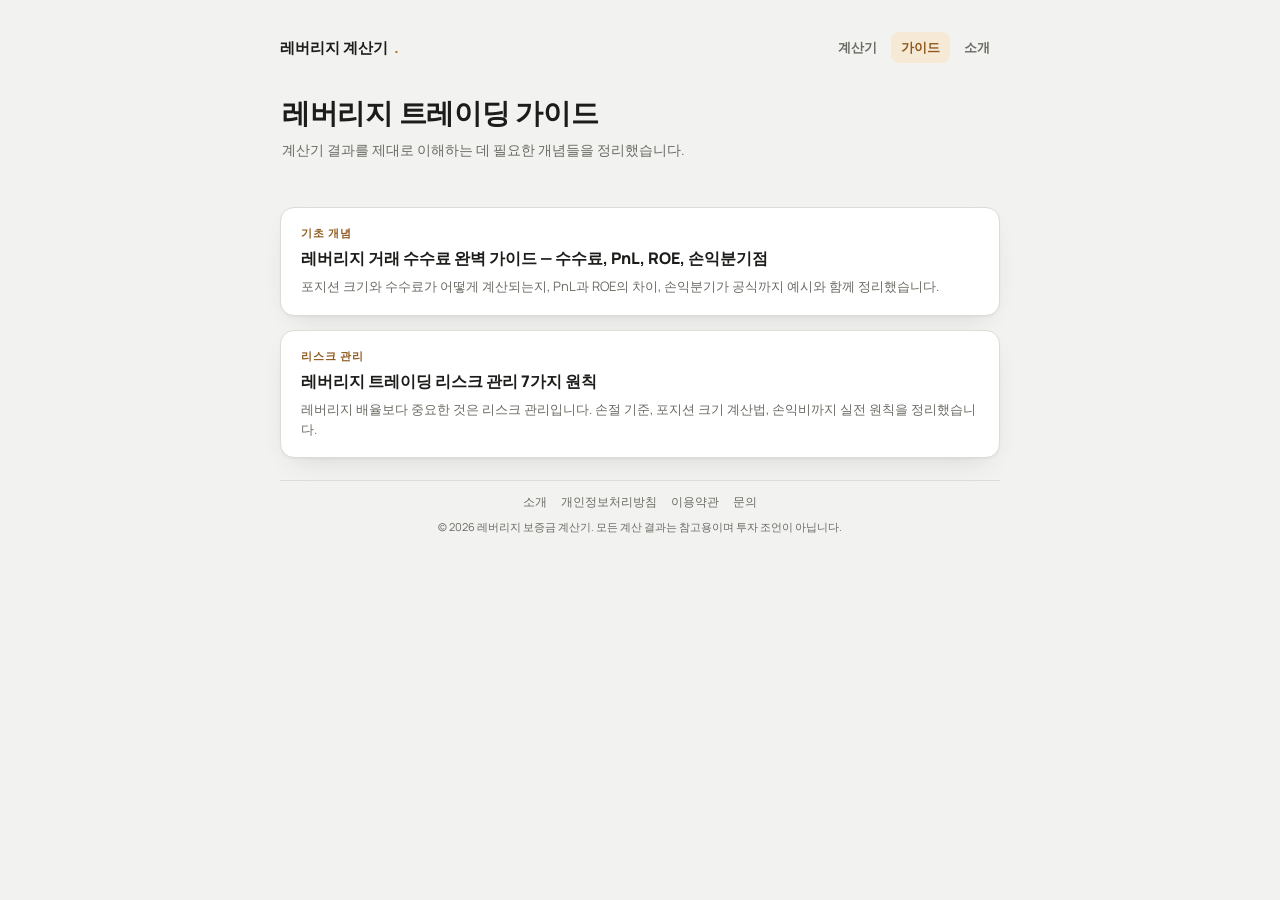
==== guides/index.html @ c74bbaa1 "Add guides, legal pages, nav/footer and SEO files for AdSense readiness" ====
<!doctype html>
<html lang="ko">
<head>
<meta charset="utf-8">
<meta name="viewport" content="width=device-width, initial-scale=1">
<title>가이드 | 레버리지 보증금 계산기</title>
<meta name="description" content="레버리지 거래 수수료, PnL, ROE, 손익분기점, 리스크 관리 개념을 정리한 가이드 모음입니다.">
<meta name="robots" content="index, follow">
<link rel="stylesheet" href="https://fonts.googleapis.com/css2?family=Manrope:wght@500;600;700;800&family=IBM+Plex+Mono:wght@400;500;600&display=swap">
<link rel="stylesheet" href="../styles.css">
</head>
<body>
<div class="shell">
  <nav class="site-nav">
    <a class="brand" href="/">레버리지 계산기<span class="dot">.</span></a>
    <div class="links">
      <a href="/">계산기</a>
      <a href="/guides/" aria-current="page">가이드</a>
      <a href="/about.html">소개</a>
    </div>
  </nav>

  <div class="prose" style="padding: 4px 2px;">
    <h1>레버리지 트레이딩 가이드</h1>
    <p class="lede">계산기 결과를 제대로 이해하는 데 필요한 개념들을 정리했습니다.</p>
  </div>

  <div class="article-grid">
    <a class="article-card" href="/guides/leverage-fee-basics.html">
      <span class="eyebrow">기초 개념</span>
      <h3>레버리지 거래 수수료 완벽 가이드 — 수수료, PnL, ROE, 손익분기점</h3>
      <p>포지션 크기와 수수료가 어떻게 계산되는지, PnL과 ROE의 차이, 손익분기가 공식까지 예시와 함께 정리했습니다.</p>
    </a>
    <a class="article-card" href="/guides/risk-management.html">
      <span class="eyebrow">리스크 관리</span>
      <h3>레버리지 트레이딩 리스크 관리 7가지 원칙</h3>
      <p>레버리지 배율보다 중요한 것은 리스크 관리입니다. 손절 기준, 포지션 크기 계산법, 손익비까지 실전 원칙을 정리했습니다.</p>
    </a>
  </div>

  <footer class="site-footer">
    <div class="footer-links">
      <a href="/about.html">소개</a>
      <a href="/privacy.html">개인정보처리방침</a>
      <a href="/terms.html">이용약관</a>
      <a href="https://github.com/YG-RICH/leverage-fee-calculator/issues" target="_blank" rel="noopener">문의</a>
    </div>
    <div class="copyright">© 2026 레버리지 보증금 계산기. 모든 계산 결과는 참고용이며 투자 조언이 아닙니다.</div>
  </footer>
</div>
</body>
</html>
---- styles.css ----
:root {
  --paper: #f2f2f0;
  --surface: #ffffff;
  --surface-2: #f6f6f4;
  --border: #dedcd6;
  --ink: #1c1c1a;
  --ink-muted: #6b6a63;
  --accent: #b8742a;
  --accent-ink: #8f5a1f;
  --accent-soft: #f6ead7;
  --good: #2f8f5b;
  --good-soft: #e4f4ea;
  --bad: #c0483f;
  --bad-soft: #fbe8e6;
  --shadow: 0 1px 2px rgba(28, 28, 26, 0.04), 0 10px 28px -14px rgba(28, 28, 26, 0.18);
}

@media (prefers-color-scheme: dark) {
  :root:not([data-theme="light"]) {
    --paper: #171613;
    --surface: #201f1b;
    --surface-2: #262420;
    --border: #38352e;
    --ink: #f1efe9;
    --ink-muted: #a6a294;
    --accent: #d9954a;
    --accent-ink: #eab06c;
    --accent-soft: #372a17;
    --good: #4fbf85;
    --good-soft: #1a3325;
    --bad: #e0776e;
    --bad-soft: #3a201d;
    --shadow: 0 1px 2px rgba(0, 0, 0, 0.35), 0 10px 28px -14px rgba(0, 0, 0, 0.6);
  }
}

:root[data-theme="dark"] {
  --paper: #171613;
  --surface: #201f1b;
  --surface-2: #262420;
  --border: #38352e;
  --ink: #f1efe9;
  --ink-muted: #a6a29d;
  --accent: #d9954a;
  --accent-ink: #eab06c;
  --accent-soft: #372a17;
  --good: #4fbf85;
  --good-soft: #1a3325;
  --bad: #e0776e;
  --bad-soft: #3a201d;
  --shadow: 0 1px 2px rgba(0, 0, 0, 0.35), 0 10px 28px -14px rgba(0, 0, 0, 0.6);
}

* { box-sizing: border-box; }

html { background: #f2f2f0; }

body {
  background: var(--paper);
  color: var(--ink);
  font-family: "Manrope", "Malgun Gothic", system-ui, sans-serif;
  padding-inline: 20px;
  padding-block: 0;
  display: flex;
  flex-direction: column;
  align-items: center;
  margin: 0;
}

.shell {
  width: 100%;
  max-width: 720px;
  display: flex;
  flex-direction: column;
  gap: 22px;
  padding-block: 28px 44px;
}

.shell.narrow { max-width: 560px; }

/* Site nav */
.site-nav {
  display: flex;
  align-items: center;
  justify-content: space-between;
  gap: 12px;
  flex-wrap: wrap;
  padding-block: 4px;
}

.site-nav .brand {
  display: flex;
  align-items: baseline;
  gap: 6px;
  font-weight: 800;
  font-size: 15px;
  color: var(--ink);
  text-decoration: none;
}

.site-nav .brand .dot { color: var(--accent); }

.site-nav .links {
  display: flex;
  gap: 4px;
  flex-wrap: wrap;
}

.site-nav .links a {
  font-size: 13px;
  font-weight: 600;
  color: var(--ink-muted);
  text-decoration: none;
  padding: 6px 10px;
  border-radius: 8px;
}

.site-nav .links a:hover,
.site-nav .links a[aria-current="page"] {
  background: var(--accent-soft);
  color: var(--accent-ink);
}

/* Card / prose shared */
.card {
  background: var(--surface);
  border: 1px solid var(--border);
  border-radius: 16px;
  box-shadow: var(--shadow);
  padding: 24px;
}

.prose h1 {
  font-size: clamp(22px, 5vw, 28px);
  font-weight: 800;
  letter-spacing: -0.01em;
  text-wrap: balance;
  margin: 0 0 6px;
}

.prose .lede {
  color: var(--ink-muted);
  font-size: 14px;
  line-height: 1.6;
  margin: 0 0 20px;
}

.prose h2 {
  font-size: 18px;
  font-weight: 800;
  margin: 28px 0 10px;
  letter-spacing: -0.005em;
}

.prose h3 {
  font-size: 15px;
  font-weight: 700;
  margin: 20px 0 8px;
  color: var(--accent-ink);
}

.prose p {
  font-size: 14.5px;
  line-height: 1.75;
  margin: 0 0 14px;
  color: var(--ink);
}

.prose ul, .prose ol {
  margin: 0 0 14px;
  padding-left: 20px;
  font-size: 14.5px;
  line-height: 1.75;
}

.prose li { margin-bottom: 6px; }

.prose strong { color: var(--ink); }

.prose code {
  font-family: "IBM Plex Mono", monospace;
  background: var(--surface-2);
  border: 1px solid var(--border);
  border-radius: 5px;
  padding: 1px 6px;
  font-size: 13px;
}

.prose blockquote {
  margin: 16px 0;
  padding: 12px 16px;
  background: var(--surface-2);
  border-left: 3px solid var(--accent);
  border-radius: 8px;
  font-size: 13.5px;
  color: var(--ink-muted);
}

.callout {
  display: flex;
  gap: 12px;
  align-items: flex-start;
  background: var(--accent-soft);
  border: 1px solid var(--accent);
  border-radius: 12px;
  padding: 14px 16px;
  margin: 20px 0;
}

.callout a {
  color: var(--accent-ink);
  font-weight: 700;
}

.article-grid {
  display: grid;
  gap: 14px;
}

.article-card {
  display: flex;
  flex-direction: column;
  gap: 6px;
  background: var(--surface);
  border: 1px solid var(--border);
  border-radius: 14px;
  box-shadow: var(--shadow);
  padding: 18px 20px;
  text-decoration: none;
  color: var(--ink);
}

.article-card .eyebrow {
  text-transform: uppercase;
  letter-spacing: 0.1em;
  font-size: 10.5px;
  font-weight: 700;
  color: var(--accent-ink);
}

.article-card h3 {
  margin: 0;
  font-size: 16px;
  font-weight: 800;
  color: var(--ink);
}

.article-card p {
  margin: 0;
  font-size: 13px;
  color: var(--ink-muted);
  line-height: 1.55;
}

/* Footer */
.site-footer {
  display: flex;
  flex-direction: column;
  align-items: center;
  gap: 8px;
  padding-top: 12px;
  border-top: 1px solid var(--border);
  text-align: center;
}

.site-footer .footer-links {
  display: flex;
  gap: 14px;
  flex-wrap: wrap;
  justify-content: center;
}

.site-footer .footer-links a {
  font-size: 12px;
  color: var(--ink-muted);
  text-decoration: none;
}

.site-footer .footer-links a:hover { color: var(--accent-ink); }

.site-footer .copyright {
  font-size: 11px;
  color: var(--ink-muted);
}

.ad-slot {
  border: 1px dashed var(--border);
  border-radius: 12px;
  background: var(--surface-2);
  color: var(--ink-muted);
  font-size: 11.5px;
  text-align: center;
  padding: 10px;
}
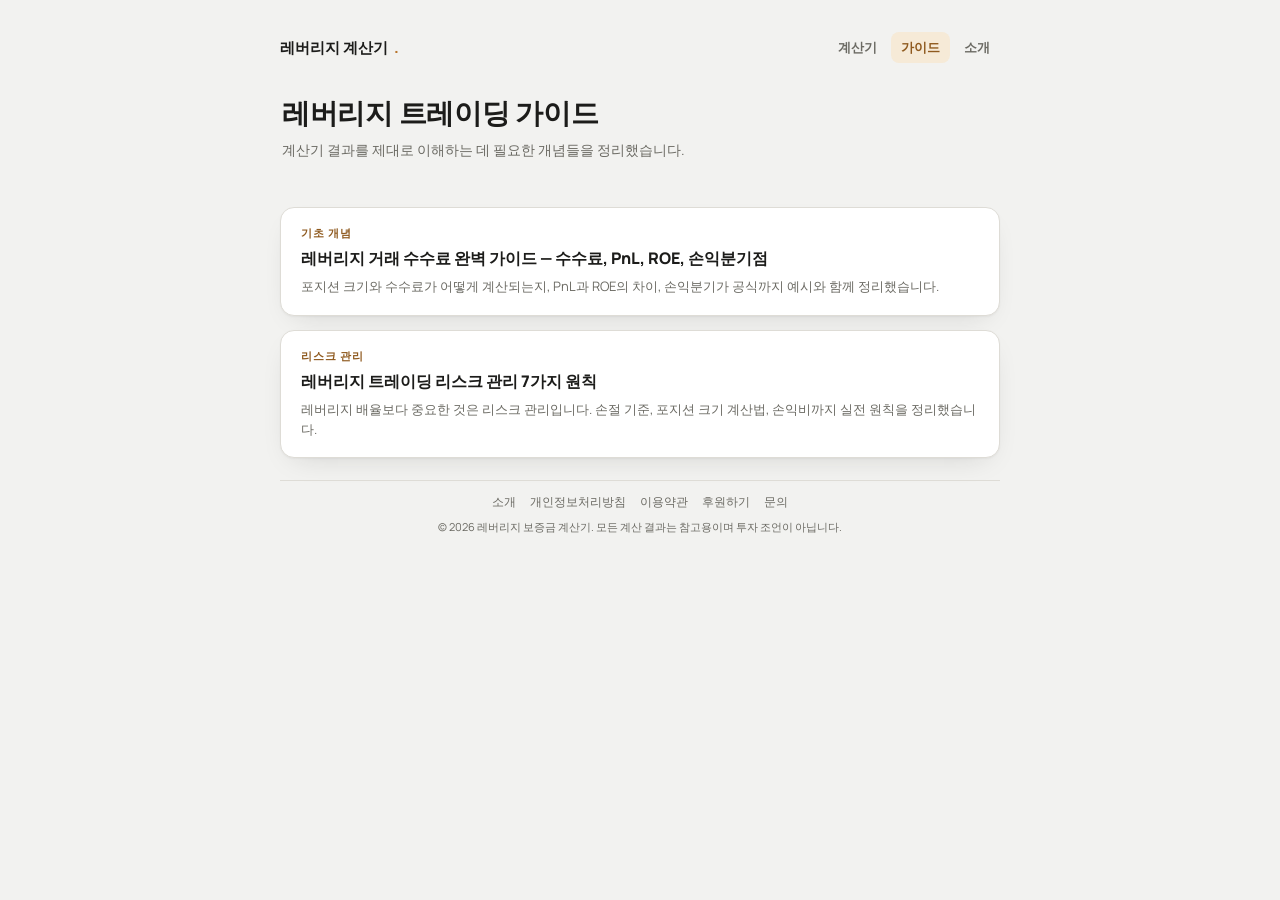
==== commit f5625ff0: "Add donation support page with KakaoPay QR (name masked)" ====
--- a/guides/index.html
+++ b/guides/index.html
@@ -43,6 +43,7 @@
       <a href="/about.html">소개</a>
       <a href="/privacy.html">개인정보처리방침</a>
       <a href="/terms.html">이용약관</a>
+      <a href="/support.html">후원하기</a>
       <a href="https://github.com/YG-RICH/leverage-fee-calculator/issues" target="_blank" rel="noopener">문의</a>
     </div>
     <div class="copyright">© 2026 레버리지 보증금 계산기. 모든 계산 결과는 참고용이며 투자 조언이 아닙니다.</div>
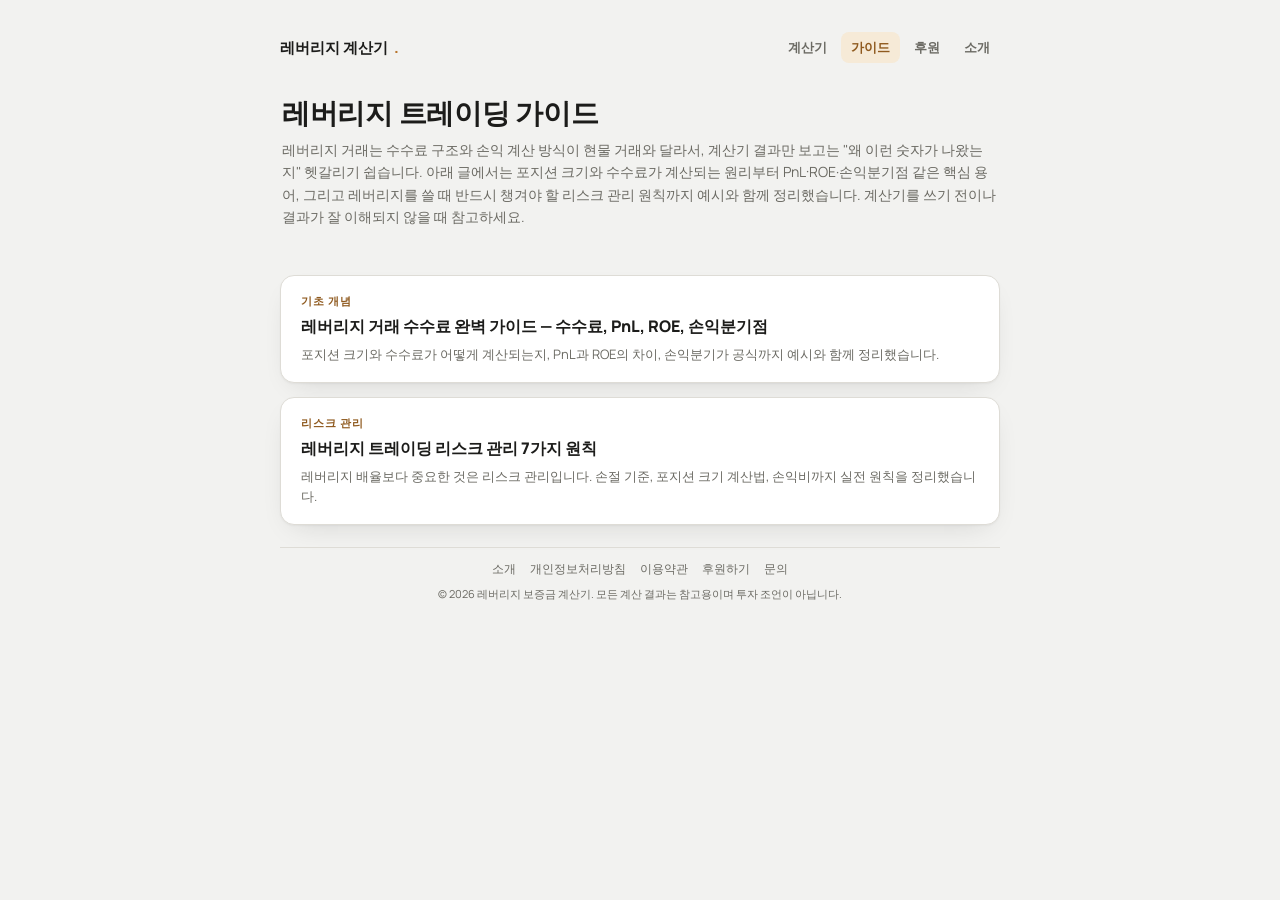
==== commit d9ca815f: "Connect Buy Me a Coffee, add 후원 to nav, expand about/guides intro copy" ====
--- a/guides/index.html
+++ b/guides/index.html
@@ -16,13 +16,14 @@
     <div class="links">
       <a href="/">계산기</a>
       <a href="/guides/" aria-current="page">가이드</a>
+      <a href="/support.html">후원</a>
       <a href="/about.html">소개</a>
     </div>
   </nav>
 
   <div class="prose" style="padding: 4px 2px;">
     <h1>레버리지 트레이딩 가이드</h1>
-    <p class="lede">계산기 결과를 제대로 이해하는 데 필요한 개념들을 정리했습니다.</p>
+    <p class="lede">레버리지 거래는 수수료 구조와 손익 계산 방식이 현물 거래와 달라서, 계산기 결과만 보고는 "왜 이런 숫자가 나왔는지" 헷갈리기 쉽습니다. 아래 글에서는 포지션 크기와 수수료가 계산되는 원리부터 PnL·ROE·손익분기점 같은 핵심 용어, 그리고 레버리지를 쓸 때 반드시 챙겨야 할 리스크 관리 원칙까지 예시와 함께 정리했습니다. 계산기를 쓰기 전이나 결과가 잘 이해되지 않을 때 참고하세요.</p>
   </div>
 
   <div class="article-grid">
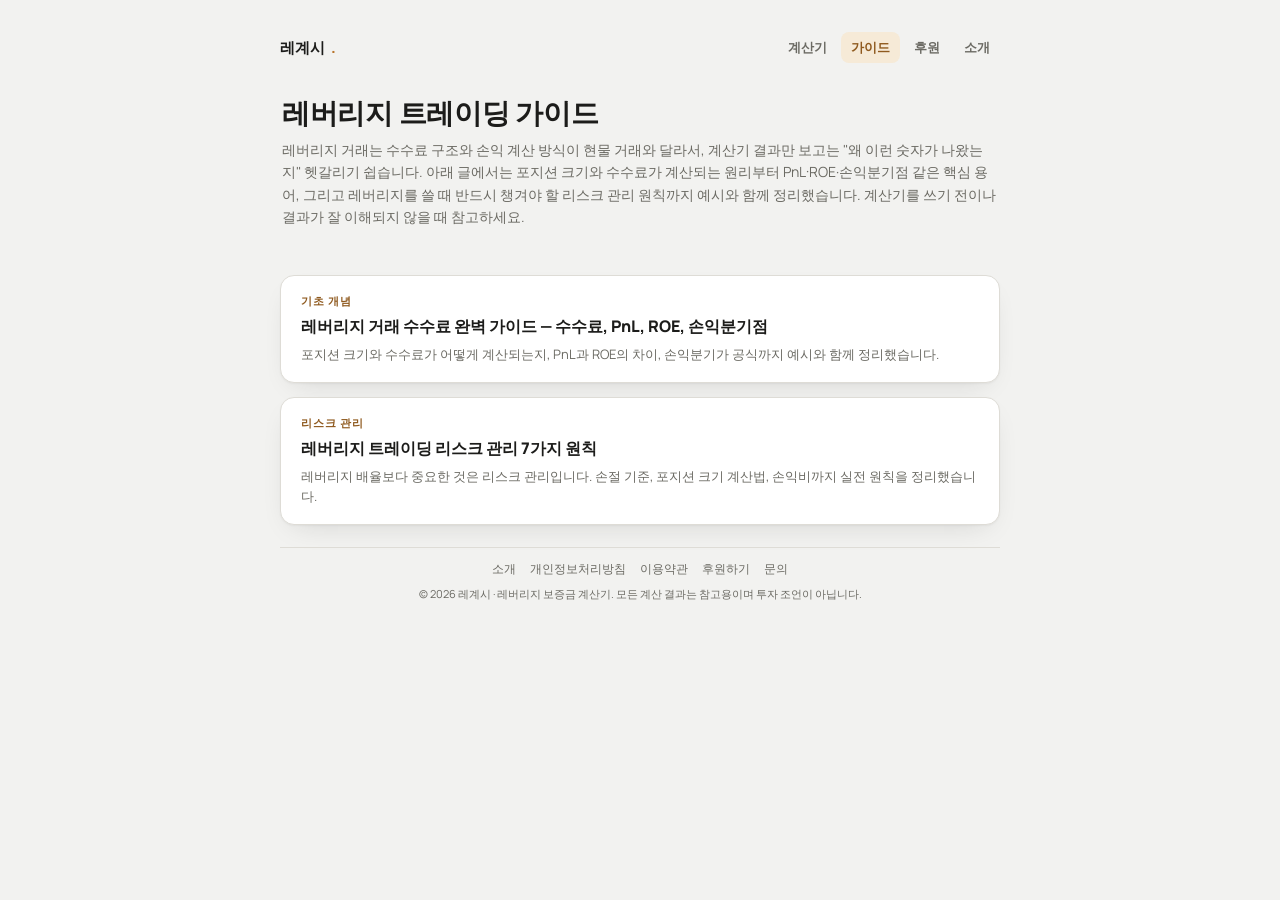
==== commit f2bdf42c: "Brand site as 레계시 with favicon/OG image and structured data Adds a generated brand mark (favicon set" ====
--- a/guides/index.html
+++ b/guides/index.html
@@ -3,21 +3,27 @@
 <head>
 <meta charset="utf-8">
 <meta name="viewport" content="width=device-width, initial-scale=1">
-<title>가이드 | 레버리지 보증금 계산기</title>
-<meta name="description" content="레버리지 거래 수수료, PnL, ROE, 손익분기점, 리스크 관리 개념을 정리한 가이드 모음입니다.">
+<title>가이드 | 레계시 - 레버리지 보증금 계산기</title>
+<meta name="description" content="레계시가 정리한 레버리지 거래 수수료, PnL, ROE, 손익분기점, 리스크 관리 개념 가이드 모음입니다.">
 <meta name="robots" content="index, follow">
-<link rel="stylesheet" href="https://fonts.googleapis.com/css2?family=Manrope:wght@500;600;700;800&family=IBM+Plex+Mono:wght@400;500;600&display=swap">
+<link rel="canonical" href="https://yg-rich.github.io/leverage-fee-calculator/guides/">
+<link rel="icon" href="/leverage-fee-calculator/assets/favicon.ico" sizes="any">
+<link rel="icon" href="/leverage-fee-calculator/assets/favicon-32.png" sizes="32x32" type="image/png">
+<link rel="apple-touch-icon" href="/leverage-fee-calculator/assets/apple-touch-icon.png">
+<link rel="manifest" href="/leverage-fee-calculator/site.webmanifest">
+<meta name="theme-color" content="#b8742a">
+<link rel="stylesheet" href="https://fonts.googleapis.com/css2?family=Manrope:wght@500;600;700;800&family=JetBrains+Mono:wght@400;500;600;700&display=swap">
 <link rel="stylesheet" href="../styles.css">
 </head>
 <body>
 <div class="shell">
   <nav class="site-nav">
-    <a class="brand" href="/">레버리지 계산기<span class="dot">.</span></a>
+    <a class="brand" href="/leverage-fee-calculator/">레계시<span class="dot">.</span></a>
     <div class="links">
-      <a href="/">계산기</a>
-      <a href="/guides/" aria-current="page">가이드</a>
-      <a href="/support.html">후원</a>
-      <a href="/about.html">소개</a>
+      <a href="/leverage-fee-calculator/">계산기</a>
+      <a href="/leverage-fee-calculator/guides/" aria-current="page">가이드</a>
+      <a href="/leverage-fee-calculator/support.html">후원</a>
+      <a href="/leverage-fee-calculator/about.html">소개</a>
     </div>
   </nav>
 
@@ -27,12 +33,12 @@
   </div>
 
   <div class="article-grid">
-    <a class="article-card" href="/guides/leverage-fee-basics.html">
+    <a class="article-card" href="/leverage-fee-calculator/guides/leverage-fee-basics.html">
       <span class="eyebrow">기초 개념</span>
       <h3>레버리지 거래 수수료 완벽 가이드 — 수수료, PnL, ROE, 손익분기점</h3>
       <p>포지션 크기와 수수료가 어떻게 계산되는지, PnL과 ROE의 차이, 손익분기가 공식까지 예시와 함께 정리했습니다.</p>
     </a>
-    <a class="article-card" href="/guides/risk-management.html">
+    <a class="article-card" href="/leverage-fee-calculator/guides/risk-management.html">
       <span class="eyebrow">리스크 관리</span>
       <h3>레버리지 트레이딩 리스크 관리 7가지 원칙</h3>
       <p>레버리지 배율보다 중요한 것은 리스크 관리입니다. 손절 기준, 포지션 크기 계산법, 손익비까지 실전 원칙을 정리했습니다.</p>
@@ -41,13 +47,13 @@
 
   <footer class="site-footer">
     <div class="footer-links">
-      <a href="/about.html">소개</a>
-      <a href="/privacy.html">개인정보처리방침</a>
-      <a href="/terms.html">이용약관</a>
-      <a href="/support.html">후원하기</a>
+      <a href="/leverage-fee-calculator/about.html">소개</a>
+      <a href="/leverage-fee-calculator/privacy.html">개인정보처리방침</a>
+      <a href="/leverage-fee-calculator/terms.html">이용약관</a>
+      <a href="/leverage-fee-calculator/support.html">후원하기</a>
       <a href="https://github.com/YG-RICH/leverage-fee-calculator/issues" target="_blank" rel="noopener">문의</a>
     </div>
-    <div class="copyright">© 2026 레버리지 보증금 계산기. 모든 계산 결과는 참고용이며 투자 조언이 아닙니다.</div>
+    <div class="copyright">© 2026 레계시 · 레버리지 보증금 계산기. 모든 계산 결과는 참고용이며 투자 조언이 아닙니다.</div>
   </footer>
 </div>
 </body>
--- a/styles.css
+++ b/styles.css
@@ -178,7 +178,7 @@
 .prose strong { color: var(--ink); }
 
 .prose code {
-  font-family: "IBM Plex Mono", monospace;
+  font-family: "JetBrains Mono", monospace;
   background: var(--surface-2);
   border: 1px solid var(--border);
   border-radius: 5px;
